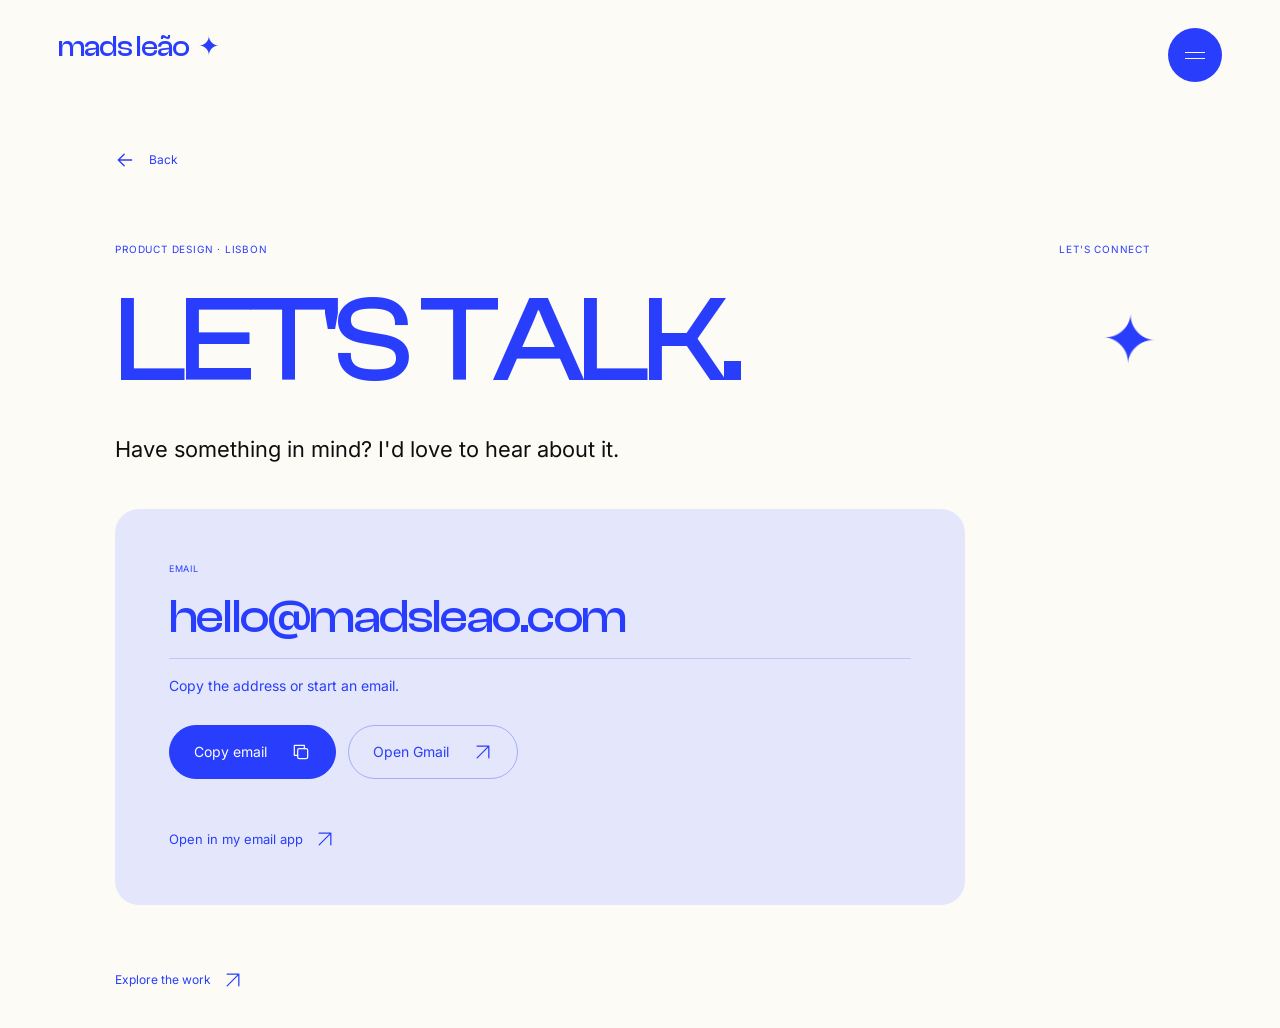
==== contact/index.html @ ed6945d3 "Make contact links open a contact page with email options" ====
<!doctype html>
<html lang="en">
  <head>
    <meta charset="utf-8" />
    <meta name="viewport" content="width=device-width, initial-scale=1" />
    <meta name="theme-color" content="#fcfbf6" />
    <meta name="description" content="Get in touch with Madalena Leão, Product Designer in Lisbon." />
    <meta name="robots" content="index, follow" />
    <link rel="canonical" href="https://madsleao.com/contact/" />
    <title>Contact — Madalena Leão</title>
    <link rel="icon" href="../assets/favicon.svg" />
    <link rel="preload" href="../assets/clash-display-medium.woff2" as="font" type="font/woff2" crossorigin />
    <link rel="preload" href="../assets/inter-regular.woff2" as="font" type="font/woff2" crossorigin />
    <link rel="stylesheet" href="../styles.css?v=client-feedback-1" />
    <link rel="stylesheet" href="../case.css?v=portfolio-2" />
    <link rel="stylesheet" href="./contact.css" />
    <script src="../case.js?v=contact-1" defer></script>
    <script src="./contact.js" defer></script>
  </head>
  <body class="case-page contact-page">
    <a class="skip-link" href="#main">Skip to content</a>
    <header class="header">
      <a class="wordmark" href="../#top" aria-label="Madalena Leão, home">mads leão<span aria-hidden="true">✦</span></a>
      <button class="menu-toggle" aria-label="Open navigation" aria-controls="navigation" aria-expanded="false" aria-haspopup="dialog" hidden><span></span><span></span></button>
    </header>
    <main id="main">
      <section class="case-hero case-wrap" id="top" aria-labelledby="case-title">
        <a class="back-link" href="../#top"><svg class="icon-arrow" viewBox="0 0 24 24" aria-hidden="true" focusable="false"><path d="M20 12H4m7-7-7 7 7 7" /></svg>Back</a>
        <div class="case-eyebrow"><span>PRODUCT DESIGN · LISBON</span><span>LET'S CONNECT</span></div>
        <h1 class="case-title" id="case-title"><span>LET'S TALK.</span><span class="case-star" aria-hidden="true">✦</span></h1>
        <p class="contact-intro">Have something in mind? I'd love to hear about it.</p>
      </section>
      <section class="contact-options case-wrap" id="contact" aria-label="Contact Madalena">
        <div class="contact-card">
          <label for="contact-email" class="small-label">EMAIL</label>
          <input id="contact-email" type="text" value="hello@madsleao.com" readonly spellcheck="false" autocapitalize="off" />
          <p>Copy the address or start an email.</p>
          <div class="email-options">
            <button class="email-option contact-copy" type="button" hidden>Copy email<svg viewBox="0 0 24 24" aria-hidden="true" focusable="false"><rect x="8" y="8" width="12" height="12" rx="2" /><path d="M16 8V4H4v12h4" /></svg></button>
            <a class="email-option contact-gmail" href="https://mail.google.com/mail/?view=cm&amp;fs=1&amp;to=hello%40madsleao.com" target="_blank" rel="noopener noreferrer">Open Gmail<svg class="icon-arrow" viewBox="0 0 24 24" aria-hidden="true" focusable="false"><path d="M5 19 19 5M5 5h14v14" /></svg></a>
          </div>
          <p class="contact-status" role="status" aria-live="polite"></p>
          <a class="contact-app" href="mailto:hello@madsleao.com">Open in my email app<svg class="icon-arrow" viewBox="0 0 24 24" aria-hidden="true" focusable="false"><path d="M5 19 19 5M5 5h14v14" /></svg></a>
        </div>
      </section>
      <span class="reading-progress" aria-hidden="true"></span>
      <footer class="contact-page-footer case-wrap">
        <a href="../projects/">Explore the work<svg class="icon-arrow" viewBox="0 0 24 24" aria-hidden="true" focusable="false"><path d="M5 19 19 5M5 5h14v14" /></svg></a>
        <button class="motion-toggle" aria-pressed="false"><span aria-hidden="true">Ⅱ</span><span class="motion-label">Pause motion</span></button>
      </footer>
    </main>
    <dialog id="navigation" aria-labelledby="menu-title">
      <div class="menu-backdrop"></div>
      <button class="menu-close" aria-label="Close navigation" autofocus>×</button>
      <div class="menu-panel"><div class="menu-content">
        <p class="menu-kicker" id="menu-title">NAVIGATION</p>
        <nav aria-label="Expanded navigation">
          <a href="../#top">Home<span>01</span></a><a href="../projects/">Work<span>02</span></a><a href="../#about">About<span>03</span></a><a href="#contact">Contact<span>04</span></a>
        </nav>
        <div class="menu-bottom"><span>LESS CHAOS · MORE CLARITY</span><a href="../contact/">Say hello<svg class="icon-arrow" viewBox="0 0 24 24" aria-hidden="true" focusable="false"><path d="M5 19 19 5M5 5h14v14" /></svg></a></div>
      </div></div>
    </dialog>
    <dialog class="image-view" id="image-view" aria-labelledby="image-view-title">
      <div class="image-view-toolbar"><h2 id="image-view-title">Interface detail</h2><button class="image-size" aria-pressed="false">Actual size</button></div>
      <button class="menu-close image-view-close" aria-label="Close image" autofocus>×</button>
      <div class="image-view-scroll"><img alt="" /></div>
    </dialog>
  </body>
</html>
---- styles.css ----
@font-face {
  font-family: Clash;
  src: url("./assets/clash-display-medium.woff2") format("woff2");
  font-weight: 500;
  font-display: swap;
}
@font-face {
  font-family: Clash;
  src: url("./assets/clash-display-semibold.woff2") format("woff2");
  font-weight: 600;
  font-display: swap;
}
@font-face {
  font-family: Inter;
  src: url("./assets/inter-regular.woff2") format("woff2");
  font-weight: 400;
  font-display: swap;
}
:root {
  --blue: #293efd;
  --light: #e4e7fb;
  --cream: #fcfbf6;
  --ink: #0e0e0e;
  --line: rgba(14, 14, 14, 0.18);
  --ease: cubic-bezier(0.22, 1, 0.36, 1);
  color-scheme: light;
}
* {
  box-sizing: border-box;
}
html {
  scrollbar-gutter: stable;
  scroll-behavior: smooth;
  scroll-padding-top: 100px;
}
body {
  margin: 0;
  background: var(--cream);
  color: var(--ink);
  font:
    400 16px/1.55 Inter,
    Arial,
    sans-serif;
}
body.menu-is-open {
  overflow: hidden;
  position: fixed;
  top: var(--menu-scroll-top, 0px);
  left: 0;
  right: 0;
}
a {
  color: inherit;
  text-decoration: none;
}
button {
  font: inherit;
  color: inherit;
  cursor: pointer;
}
button,
a {
  -webkit-tap-highlight-color: transparent;
}
button[hidden] {
  display: none;
}
button {
  border: 0;
}
img {
  max-width: 100%;
  display: block;
}
h1,
h2,
h3,
p {
  margin: 0;
}
h1,
h2,
h3 {
  font-family: Clash, Arial, sans-serif;
  font-weight: 500;
  line-height: 0.99;
}
::selection {
  background: var(--blue);
  color: var(--cream);
}
:focus-visible {
  outline: 2px solid var(--blue);
  outline-offset: 7px;
}
.skip-link {
  position: fixed;
  top: 12px;
  left: 12px;
  z-index: 100;
  background: var(--blue);
  color: var(--cream);
  padding: 12px 20px;
  transform: translateY(-150%);
}
.skip-link:focus {
  transform: none;
}
.header {
  position: absolute;
  z-index: 20;
  inset: 0 0 auto;
  display: flex;
  align-items: center;
  justify-content: space-between;
  padding: 32px 4.5vw;
  gap: 20px;
}
.wordmark {
  display: flex;
  align-items: center;
  gap: 9px;
  color: var(--blue);
  font:
    500 29px/1 Clash,
    sans-serif;
  letter-spacing: -1px;
}
.wordmark span {
  font-size: 26px;
  transition: transform 0.8s var(--ease);
}
.wordmark:hover span {
  transform: rotate(90deg);
}
.menu-toggle {
  position: fixed;
  z-index: 25;
  top: 28px;
  right: 4.5vw;
  width: 54px;
  height: 54px;
  border-radius: 50%;
  display: grid;
  align-content: center;
  gap: 5px;
  background: var(--blue);
  box-shadow: 0 0 0 6px var(--cream);
}
.menu-toggle span {
  display: block;
  width: 20px;
  height: 1px;
  background: var(--cream);
  margin: auto;
}
.icon-arrow {
  display: inline-block;
  width: 1em;
  height: 1em;
  flex-shrink: 0;
  vertical-align: middle;
  fill: none;
  stroke: currentColor;
  stroke-width: 1.65;
  stroke-linecap: round;
  stroke-linejoin: round;
}
.section-wrap {
  padding-left: 9vw;
  padding-right: 9vw;
}
.hero {
  position: relative;
  isolation: isolate;
  padding: 176px 9vw 48px;
  overflow: hidden;
  min-height: 800px;
  min-height: max(800px, 95svh);
  display: flex;
  flex-direction: column;
  justify-content: center;
}
.hero-art {
  position: absolute;
  inset: 0;
  z-index: -1;
  pointer-events: none;
  overflow: hidden;
}
.ambient {
  position: absolute;
  width: 65vw;
  height: 65vw;
  border-radius: 50%;
  background: radial-gradient(
    ellipse at center,
    rgba(173, 184, 250, 0.55),
    rgba(228, 231, 251, 0.18) 50%,
    transparent 70%
  );
  will-change: transform;
}
.ambient-one {
  right: -19vw;
  top: -21vw;
}
.ambient-two {
  width: 60vw;
  height: 60vw;
  left: -26vw;
  bottom: -30vw;
  background: radial-gradient(
    ellipse at center,
    rgba(221, 200, 241, 0.6),
    rgba(250, 220, 214, 0.25) 43%,
    transparent 70%
  );
}
.orbit {
  position: absolute;
  right: -7vw;
  top: 24%;
  width: 53vw;
  height: 24vw;
  border: 1px solid rgba(41, 62, 253, 0.17);
  border-radius: 50%;
  transform: rotate(-35deg);
}
.orbit-two {
  right: -3vw;
  top: 29%;
  transform: rotate(32deg);
  width: 43vw;
  height: 20vw;
}
.hero-star {
  position: absolute;
  color: var(--blue);
  font-size: clamp(80px, 11vw, 190px);
  line-height: 1;
  right: 5vw;
  top: 21%;
  opacity: 0.9;
  will-change: transform;
}
.star-two {
  font-size: 40px;
  right: 29vw;
  top: 78%;
  color: var(--blue);
}
.art-caption {
  position: absolute;
  right: 6vw;
  top: 65%;
  color: var(--blue);
  font-size: 9px;
  letter-spacing: 0.13em;
  line-height: 1.7;
  writing-mode: vertical-rl;
}
.hero-topline {
  display: flex;
  justify-content: space-between;
  max-width: 1080px;
  color: var(--blue);
  font-size: 10px;
  letter-spacing: 0.12em;
  margin-bottom: 35px;
}
.hero-topline span:last-child {
  background: var(--light);
  padding: 4px 10px;
  border-radius: 30px;
  margin-top: -4px;
}
.hero h1 {
  font-size: clamp(46px, 6.1vw, 110px);
  letter-spacing: -0.035em;
  width: 100%;
  position: relative;
}
.line-mask {
  display: block;
  overflow: hidden;
  padding-bottom: 0.09em;
  margin-bottom: -0.09em;
}
.hero-line {
  display: block;
  width: max-content;
  max-width: 100%;
}
.highlight {
  color: var(--blue);
  position: relative;
}
.hero-bottom {
  display: flex;
  align-items: center;
  justify-content: space-between;
  gap: 24px;
  margin-top: 58px;
}
.hero-bottom p {
  font:
    500 19px/1.2 Clash,
    sans-serif;
}
.hero-bottom p span {
  color: var(--blue);
}
.scroll-note {
  font-size: 9px;
  letter-spacing: 0.11em;
  display: flex;
  gap: 15px;
  align-items: center;
}
.scroll-note span {
  font-size: 22px;
}
.pill {
  display: inline-block;
  position: relative;
  min-height: 58px;
  border-radius: 50px;
}
.magnet-surface {
  display: flex;
  align-items: center;
  justify-content: center;
  width: 100%;
  height: 100%;
  position: relative;
  isolation: isolate;
  border-radius: inherit;
  overflow: hidden;
  background: var(--light);
  transition: color 0.45s;
  will-change: transform;
}
.magnet-surface::before {
  content: "";
  position: absolute;
  z-index: -1;
  inset: 0;
  background: var(--blue);
  border-radius: 50%;
  transform: translateY(160%) scale(1.5);
  transition: transform 0.65s cubic-bezier(0.65, 0, 0.35, 1);
}
.magnetic:hover .magnet-surface::before {
  transform: translateY(0) scale(1.5);
}
.magnetic:hover .magnet-surface {
  color: var(--cream);
}
.magnet-label {
  display: flex;
  align-items: center;
  justify-content: center;
  gap: 38px;
  padding: 17px 25px;
  font-size: 13px;
  will-change: transform;
}
.magnet-label > span {
  font-size: 22px;
  line-height: 1;
}
.circle {
  display: inline-block;
  position: relative;
  width: 154px;
  height: 154px;
  border-radius: 50%;
  flex-shrink: 0;
}
.circle .magnet-surface {
  background: var(--blue);
  color: var(--cream);
}
.circle .magnet-surface::before {
  background: var(--ink);
}
.circle .magnet-label {
  flex-direction: column;
  gap: 18px;
  font-size: 13px;
}
.circle .magnet-label > span {
  font-size: 26px;
}
.name-band {
  border-top: 1px solid var(--line);
  border-bottom: 1px solid var(--line);
  overflow: hidden;
  padding: 16px 0 20px;
  background: var(--cream);
}
.name-track {
  display: flex;
  width: max-content;
  will-change: transform;
}
.name-track > span {
  white-space: nowrap;
  font:
    500 clamp(65px, 10.5vw, 190px) / 1 Clash,
    sans-serif;
  letter-spacing: -0.045em;
  color: var(--blue);
  padding-right: 0.23em;
}
.name-track i {
  font-style: normal;
  font-size: 0.75em;
  display: inline-block;
  vertical-align: 8%;
}
.section-kicker {
  font-size: 10px;
  letter-spacing: 0.09em;
  display: flex;
  align-items: center;
  justify-content: space-between;
  gap: 20px;
  color: var(--blue);
}
.section-kicker > span:last-child:not(:first-child) {
  letter-spacing: 0.06em;
}
.intro {
  padding-top: 106px;
  padding-bottom: 130px;
}
.intro-grid {
  display: grid;
  grid-template-columns: 1.7fr 1fr;
  gap: 8vw;
  margin-top: 55px;
}
.intro h2 {
  font-size: clamp(35px, 3.8vw, 64px);
  line-height: 1.12;
  letter-spacing: -0.025em;
}
.intro h2 span {
  color: var(--blue);
}
.intro-aside {
  max-width: 325px;
}
.intro-aside p {
  font-size: 14px;
  line-height: 1.7;
}
.current-role {
  margin-top: 26px;
  display: flex;
  align-items: center;
  gap: 8px;
  flex-wrap: wrap;
  font-size: 11px !important;
}
.current-role strong {
  font:
    600 14px Clash,
    sans-serif;
}
.status-dot {
  height: 6px;
  width: 6px;
  background: var(--blue);
  border-radius: 50%;
  display: inline-block;
}
.intro-aside .circle {
  margin-top: 35px;
}
.work {
  padding-top: 36px;
  padding-bottom: 130px;
}
.section-heading {
  display: flex;
  align-items: flex-end;
  justify-content: space-between;
  gap: 40px;
  margin: 45px 0 56px;
}
.section-heading h2 {
  font-size: clamp(44px, 5.9vw, 100px);
  letter-spacing: -0.035em;
}
.section-heading h2 span {
  color: var(--blue);
}
.section-heading > p {
  font-size: 13px;
  line-height: 1.7;
  padding-bottom: 5px;
}
.project {
  display: grid;
  grid-template-columns: 34px minmax(0, 1fr) 164px 38px 25px;
  gap: 26px;
  align-items: center;
  padding: 38px 4px;
  border-top: 1px solid var(--line);
  position: relative;
}
.project:last-child {
  border-bottom: 1px solid var(--line);
}
.project-number,
.project-year {
  font-size: 10px;
  align-self: start;
  padding-top: 8px;
  color: var(--blue);
}
.project-copy {
  transition:
    transform 0.65s var(--ease),
    color 0.35s;
  max-width: 610px;
}
.project h3 {
  font-size: clamp(29px, 3.3vw, 54px);
  letter-spacing: -0.025em;
  line-height: 1.05;
}
.subname {
  font-size: 0.72em;
}
.project-copy p {
  font-size: 12px;
  line-height: 1.6;
  margin-top: 12px;
  max-width: 440px;
}
.project-meta {
  display: block;
  color: var(--blue);
  font-size: 9px;
  letter-spacing: 0.015em;
  margin-top: 18px;
}
.project-thumb {
  aspect-ratio: 1.35;
  display: flex;
  align-items: center;
  justify-content: center;
  padding: 15px;
  overflow: hidden;
  border-radius: 2px;
  transition: transform 0.65s var(--ease);
}
.project-thumb img {
  width: 100%;
  height: 100%;
  object-fit: contain;
  box-shadow: 0 6px 16px #0002;
  border-radius: 3px;
  background: var(--cream);
}
.cover-blue {
  background: linear-gradient(135deg, #899deb, #adbffd);
}
.cover-orange {
  background: linear-gradient(135deg, #f6bf9a, #f0a371);
}
.cover-teal {
  background: linear-gradient(135deg, #8ac4c3, #bfdad5);
}
.cover-green {
  background: linear-gradient(135deg, #d3da88, #b0c568);
}
.project-arrow {
  font-size: 26px;
  color: var(--blue);
  transition: transform 0.6s var(--ease);
}
.project:hover .project-copy,
.project:focus-visible .project-copy {
  transform: translateX(8px);
  color: var(--blue);
}
.project:hover .project-arrow {
  transform: rotate(45deg);
}
.work-footnote {
  font-size: 10px;
  color: #575767;
  margin-top: 22px;
}
.work-footnote span {
  color: var(--blue);
  margin-right: 6px;
}
.project-preview {
  position: fixed;
  left: 0;
  top: 0;
  width: 360px;
  height: 270px;
  z-index: 30;
  pointer-events: none;
  visibility: hidden;
  will-change: transform;
  transition: visibility 0s 0.5s;
}
.preview-surface {
  height: 100%;
  width: 100%;
  overflow: hidden;
  transform: scale(0.6);
  opacity: 0;
  border-radius: 4px;
  box-shadow: 0 20px 70px #1112;
  transition:
    transform 0.55s var(--ease),
    opacity 0.3s;
  will-change: transform;
}
.project-preview.is-active {
  visibility: visible;
  transition-delay: 0s;
}
.is-active .preview-surface {
  transform: scale(1);
  opacity: 1;
}
.preview-track {
  height: 400%;
  transition: transform 0.6s cubic-bezier(0.65, 0, 0.35, 1);
}
.preview-panel {
  width: 100%;
  height: 25%;
  display: flex;
  align-items: center;
  justify-content: center;
  padding: 35px;
}
.preview-panel img {
  width: 100%;
  height: 100%;
  object-fit: contain;
  box-shadow: 0 10px 30px #0002;
  border-radius: 4px;
}
.project-thumb.cover-green img,
.preview-panel.cover-green img {
  background: transparent;
  box-shadow: none;
  border-radius: 0;
}
.preview-cursor {
  position: fixed;
  top: 0;
  left: 0;
  z-index: 31;
  width: 90px;
  height: 90px;
  pointer-events: none;
  visibility: hidden;
  will-change: transform;
  transition: visibility 0s 0.5s;
}
.preview-cursor span {
  display: flex;
  align-items: center;
  justify-content: center;
  flex-direction: column;
  width: 100%;
  height: 100%;
  border-radius: 50%;
  background: var(--blue);
  color: var(--cream);
  font-size: 10px;
  transform: scale(0);
  transition: transform 0.5s var(--ease);
}
.preview-cursor b {
  font-weight: 400;
  font-size: 19px;
}
.preview-cursor.is-active {
  visibility: visible;
  transition-delay: 0s;
}
.preview-cursor.is-active span {
  transform: scale(1);
}
.about {
  padding-top: 50px;
  padding-bottom: 170px;
}
.about-grid {
  display: grid;
  grid-template-columns: 1.05fr 1fr;
  gap: 9vw;
  align-items: start;
  margin-top: 55px;
}
.about h2 {
  font-size: clamp(37px, 3.55vw, 65px);
  letter-spacing: -0.035em;
  line-height: 1.04;
  margin-bottom: 35px;
}
.about h2 span {
  color: var(--blue);
}
.about-copy > p {
  max-width: 490px;
  font-size: 13px;
  line-height: 1.8;
  margin-top: 20px;
}
.poster {
  aspect-ratio: 4/5;
  position: relative;
  overflow: hidden;
  isolation: isolate;
  padding: 40px 30px 24px;
  color: var(--blue);
  background: var(--light);
  border-radius: 2px;
  display: flex;
  flex-direction: column;
  justify-content: center;
  will-change: transform;
}
.poster-art {
  position: absolute;
  inset: -10%;
  z-index: -1;
  background: url("./assets/about-gradient.svg") center/cover no-repeat;
  will-change: transform;
}
.poster-type {
  font:
    600 clamp(35px, 3.8vw, 70px) / 0.97 Clash,
    sans-serif;
  letter-spacing: -0.03em;
  position: relative;
}
.poster-type > span {
  display: block;
  margin-top: 20px;
}
.poster-star {
  position: absolute;
  font-size: 65px;
  right: 25px;
  top: 18px;
  line-height: 1;
}
.poster-footer {
  position: absolute;
  bottom: 22px;
  left: 26px;
  right: 26px;
  display: flex;
  gap: 15px;
  justify-content: space-between;
  font-size: 8px;
  letter-spacing: 0.04em;
}
.contact {
  position: relative;
  background: var(--blue);
  color: var(--cream);
  overflow: hidden;
  isolation: isolate;
  padding-top: 150px;
}
.footer-curve {
  position: absolute;
  z-index: 2;
  top: 0;
  left: -10%;
  width: 120%;
  height: 125px;
  pointer-events: none;
  overflow: visible;
  transform-origin: top;
  will-change: transform;
}
.footer-curve > div {
  background: var(--cream);
  width: 100%;
  height: 250px;
  border-radius: 0 0 50% 50%;
  position: absolute;
  bottom: 0;
}
.contact-content {
  padding-top: 30px;
  padding-bottom: 30px;
  position: relative;
}
.contact .section-kicker {
  color: var(--light);
}
.footer-arrow {
  font-size: 36px;
  transform: rotate(-15deg);
  will-change: transform;
}
.contact h2 {
  font-size: clamp(58px, 8.6vw, 160px);
  letter-spacing: -0.035em;
  line-height: 0.95;
  margin-top: 50px;
  max-width: 900px;
}
.contact h2 > span {
  color: #c0c8ff;
}
.contact-action {
  display: flex;
  align-items: center;
  justify-content: flex-end;
  gap: 55px;
  position: absolute;
  right: 9vw;
  top: 44%;
  transform: translateY(-10%);
}
.contact-action > p {
  font-size: 14px;
  line-height: 1.55;
}
.contact-circle {
  width: 180px;
  height: 180px;
}
.contact-circle .magnet-surface {
  background: var(--light);
  color: var(--blue);
}
.contact-circle .magnet-surface::before {
  background: var(--cream);
}
.contact-circle:hover .magnet-surface {
  color: var(--blue);
}
.contact-links {
  display: flex;
  gap: 14px;
  margin: 65px 0 95px;
  flex-wrap: wrap;
}
.contact .pill .magnet-surface {
  background: transparent;
  color: var(--cream);
  border: 1px solid #ffffff66;
}
.contact .pill .magnet-surface::before {
  background: var(--cream);
}
.contact .pill:hover .magnet-surface {
  color: var(--blue);
}
.footer-bottom {
  display: flex;
  align-items: center;
  justify-content: space-between;
  gap: 20px;
  border-top: 1px solid #ffffff55;
  padding-top: 24px;
  font-size: 9px;
  letter-spacing: 0.05em;
}
.footer-bottom > a {
  font-family: Clash, sans-serif;
  font-size: 17px;
  letter-spacing: -0.02em;
}
.footer-bottom > a > span {
  margin-left: 8px;
}
.motion-toggle {
  padding: 8px 0;
  background: transparent;
  color: var(--cream);
  display: flex;
  gap: 8px;
  font-size: 10px;
  align-items: center;
}
.contact :focus-visible {
  outline-color: var(--cream);
}
dialog {
  position: fixed;
  inset: 0;
  margin: 0;
  width: 100%;
  height: 100%;
  max-width: none;
  max-height: none;
  padding: 0;
  border: 0;
  background: transparent;
  overflow: hidden;
  overflow: clip;
  height: 100dvh;
  overscroll-behavior: contain;
  color: var(--cream);
}
dialog::backdrop {
  background: #0e0e0e22;
}
dialog .menu-backdrop {
  position: absolute;
  inset: 0;
  opacity: 0;
  background: #0e0e0e33;
  transition: opacity 0.7s;
}
dialog.is-open .menu-backdrop {
  opacity: 1;
}
.menu-panel {
  position: absolute;
  top: 0;
  right: 0;
  width: min(520px, 90%);
  height: 100%;
  background: var(--blue);
  transform: translateX(130%);
  transition: transform 0.65s cubic-bezier(0.7, 0, 0.2, 1);
  isolation: isolate;
}
.menu-content {
  height: 100%;
  padding: 100px 60px max(45px, env(safe-area-inset-bottom));
  display: flex;
  flex-direction: column;
  overflow-y: auto;
  overscroll-behavior: contain;
}
.menu-panel::before {
  content: "";
  position: absolute;
  z-index: -1;
  right: calc(100% - 2px);
  top: 0;
  width: min(14vw, 140px);
  height: 100%;
  border-radius: 100% 0 0 100% / 50% 0 0 50%;
  background: var(--blue);
  transform: scaleX(1);
  transform-origin: right;
  transition: transform 0.7s cubic-bezier(0.7, 0, 0.2, 1);
}
dialog.is-open .menu-panel {
  transform: translateX(0);
}
dialog.is-open .menu-panel::before {
  transform: scaleX(0);
}
.menu-close {
  position: fixed;
  z-index: 5;
  right: 4.5vw;
  top: 28px;
  width: 54px;
  height: 54px;
  background: var(--light);
  color: var(--blue);
  border-radius: 50%;
  font-size: 32px;
}
.menu-kicker {
  font-size: 10px;
  letter-spacing: 0.12em;
  color: #c0c8ff;
  padding-bottom: 25px;
  border-bottom: 1px solid #ffffff44;
}
.menu-panel nav {
  display: flex;
  flex-direction: column;
  padding: 28px 0;
  gap: 12px;
  flex-shrink: 0;
}
.menu-panel nav a {
  font:
    500 57px/1.2 Clash,
    sans-serif;
  letter-spacing: -0.03em;
  display: flex;
  align-items: center;
  justify-content: space-between;
  transform: translateX(min(30px, 9vw));
  opacity: 0;
  transition:
    transform 0.8s var(--ease),
    opacity 0.6s;
}
.menu-panel nav a:nth-child(2) {
  transition-delay: 0.04s;
}
.menu-panel nav a:nth-child(3) {
  transition-delay: 0.08s;
}
.menu-panel nav a:nth-child(4) {
  transition-delay: 0.12s;
}
dialog.is-open nav a {
  transform: none;
  opacity: 1;
}
.menu-panel nav a span {
  font:
    400 10px Inter,
    sans-serif;
  color: #c0c8ff;
}
.menu-bottom {
  margin-top: auto;
  padding-top: 30px;
  flex-shrink: 0;
  display: flex;
  flex-direction: column;
  gap: 24px;
  font-size: 10px;
  letter-spacing: 0.05em;
  color: #c0c8ff;
}
.menu-bottom a {
  color: var(--cream);
  font-size: 14px;
  display: flex;
  align-items: center;
  gap: 8px;
}
dialog :focus-visible {
  outline-color: var(--cream);
}
.motion-ready .hero-line {
  animation: line-in 1.1s var(--ease) both;
}
.motion-ready .line-mask:nth-child(2) .hero-line {
  animation-delay: 0.1s;
}
.motion-ready .line-mask:nth-child(3) .hero-line {
  animation-delay: 0.2s;
}
.motion-ready .line-mask:nth-child(4) .hero-line {
  animation-delay: 0.3s;
}
.motion-ready [data-reveal].will-reveal {
  opacity: 0;
  transform: translateY(28px);
  transition:
    opacity 0.85s var(--ease),
    transform 1.1s var(--ease);
}
.motion-ready [data-reveal].is-visible {
  opacity: 1;
  transform: translateY(0);
}
@keyframes line-in {
  from {
    transform: translateY(110%) rotate(1deg);
  }
  to {
    transform: translateY(0) rotate(0);
  }
}
.motion-off *,
.motion-off *::before {
  animation: none !important;
  transition-duration: 0s !important;
}
.motion-off [data-reveal] {
  opacity: 1 !important;
  transform: none !important;
}
.motion-off .hero-line {
  transform: none !important;
}
.motion-off {
  scroll-behavior: auto;
}
.motion-off .project-preview,
.motion-off .preview-cursor {
  display: none;
}
@media (min-width: 1800px) {
  .section-wrap,
  .hero {
    padding-left: max(9vw, calc((100vw - 1500px) / 2));
    padding-right: max(9vw, calc((100vw - 1500px) / 2));
  }
  .contact-action {
    right: max(9vw, calc((100vw - 1500px) / 2));
  }
}
@media (max-width: 1100px) {
  .art-caption {
    display: none;
  }
  .hero {
    padding-top: 155px;
    min-height: 760px;
  }
  .hero h1 {
    font-size: 6.2vw;
  }
  .hero-topline {
    font-size: 9px;
  }
  .section-wrap {
    padding-left: 7vw;
    padding-right: 7vw;
  }
  .project {
    grid-template-columns: 25px minmax(0, 1fr) 140px 30px 20px;
    gap: 18px;
  }
  .project h3 {
    font-size: 34px;
  }
  .project-copy p {
    max-width: 360px;
  }
  .contact-action {
    right: 7vw;
    gap: 25px;
    top: 49%;
  }
  .contact-action > p {
    display: none;
  }
  .contact-circle {
    height: 150px;
    width: 150px;
  }
  .poster {
    padding: 35px 24px;
  }
  .poster-star {
    font-size: 50px;
  }
  .poster-type {
    font-size: 4.4vw;
  }
  .contact h2 {
    font-size: 9.5vw;
  }
}
@media (max-width: 760px) {
  html {
    scroll-padding-top: 80px;
  }
  .header {
    padding: 26px 6vw;
  }
  .wordmark {
    font-size: 25px;
  }
  .menu-toggle {
    right: 6vw;
    top: 20px;
    width: 48px;
    height: 48px;
  }
  .hero {
    padding: 155px 6vw 42px;
    min-height: 690px;
    min-height: 90svh;
    justify-content: center;
  }
  .hero h1 {
    font-size: clamp(26px, 8.3vw, 58px);
    letter-spacing: -0.035em;
  }
  .hero-topline {
    display: block;
    margin-bottom: 33px;
    font-size: 9px;
  }
  .hero-topline span:last-child {
    display: none;
  }
  .hero-bottom {
    margin-top: 52px;
    gap: 25px;
    flex-wrap: wrap;
  }
  .hero-bottom p {
    font-size: 17px;
  }
  .hero-bottom .pill {
    min-height: 52px;
  }
  .hero-bottom .magnet-label {
    padding: 15px 20px;
    gap: 25px;
    font-size: 11px;
  }
  .scroll-note {
    width: 100%;
    justify-content: space-between;
    margin-top: 26px;
    font-size: 8px;
  }
  .hero-star {
    top: 14%;
    right: 10vw;
    font-size: 100px;
  }
  .star-two {
    top: 80%;
    right: 50vw;
    font-size: 24px;
  }
  .art-caption {
    display: none;
  }
  .orbit-one {
    width: 100vw;
    height: 50vw;
    top: 27%;
    right: -35vw;
  }
  .orbit-two {
    width: 80vw;
    height: 40vw;
    top: 35%;
    right: -25vw;
  }
  .ambient-one {
    width: 120vw;
    height: 120vw;
    top: 0;
    right: -55vw;
  }
  .ambient-two {
    width: 120vw;
    height: 120vw;
    bottom: -30vw;
    left: -60vw;
  }
  .name-band {
    padding: 20px 0;
  }
  .name-track > span {
    font-size: 16vw;
  }
  .section-wrap {
    padding-left: 6vw;
    padding-right: 6vw;
  }
  .intro {
    padding-top: 70px;
    padding-bottom: 85px;
  }
  .section-kicker {
    font-size: 8px;
  }
  .intro-grid {
    grid-template-columns: 1fr;
    gap: 30px;
    margin-top: 35px;
  }
  .intro h2 {
    font-size: 38px;
    max-width: 620px;
  }
  .intro-aside {
    max-width: none;
    display: grid;
    grid-template-columns: 1fr 120px;
    gap: 0 25px;
    align-items: center;
  }
  .intro-aside > p {
    font-size: 13px;
  }
  .intro-aside .current-role {
    grid-column: 1;
  }
  .intro-aside .circle {
    grid-column: 2;
    grid-row: 1/3;
    width: 120px;
    height: 120px;
    margin-top: 0;
  }
  .circle .magnet-label {
    font-size: 11px;
    padding: 10px;
    gap: 10px;
  }
  .section-heading {
    display: block;
    margin-top: 35px;
    margin-bottom: 36px;
  }
  .section-heading h2 {
    font-size: 49px;
  }
  .section-heading > p {
    margin-top: 25px;
    font-size: 12px;
  }
  .work {
    padding-top: 10px;
    padding-bottom: 65px;
  }
  .project {
    grid-template-columns: 22px 1fr 25px;
    gap: 15px;
    padding: 26px 0 30px;
  }
  .project-copy {
    grid-column: 2;
  }
  .project h3 {
    font-size: 31px;
  }
  .project-copy p {
    font-size: 12px;
    max-width: 100%;
    margin-top: 10px;
  }
  .project-meta {
    font-size: 9px;
    margin-top: 13px;
  }
  .project-thumb {
    grid-column: 1/4;
    grid-row: 2;
    width: 100%;
    aspect-ratio: 1.55;
    padding: 28px;
    margin-top: 10px;
    border-radius: 3px;
  }
  .project-thumb img {
    max-height: 100%;
    max-width: 100%;
    width: auto;
    height: auto;
    object-fit: contain;
  }
  .project-year {
    grid-column: 2;
    grid-row: 3;
    padding: 0;
    font-size: 9px;
  }
  .project-arrow {
    grid-column: 3;
    grid-row: 1;
    align-self: start;
    line-height: 1;
  }
  .project-number {
    padding-top: 5px;
  }
  .project:hover .project-copy {
    transform: none;
  }
  .project-preview,
  .preview-cursor {
    display: none;
  }
  .about {
    padding-top: 40px;
    padding-bottom: 95px;
  }
  .about-grid {
    grid-template-columns: 1fr;
    gap: 40px;
    margin-top: 35px;
  }
  .about h2 {
    font-size: 46px;
  }
  .about-copy p {
    max-width: 620px;
    font-size: 13px;
  }
  .poster {
    aspect-ratio: 1;
    max-width: 560px;
    width: 100%;
    padding: 35px;
  }
  .poster-type {
    font-size: clamp(38px, 8vw, 65px);
  }
  .poster-star {
    font-size: 64px;
  }
  .poster-footer {
    font-size: 8px;
  }
  .contact {
    padding-top: 115px;
  }
  .footer-curve {
    height: 80px;
  }
  .footer-curve > div {
    height: 160px;
  }
  .contact-content {
    padding-top: 20px;
  }
  .contact h2 {
    font-size: 11.8vw;
    margin-top: 38px;
  }
  .contact-action {
    position: relative;
    inset: auto;
    transform: none;
    justify-content: space-between;
    margin-top: 35px;
    gap: 20px;
  }
  .contact-action > p {
    display: block;
    font-size: 14px;
  }
  .contact-circle {
    width: 120px;
    height: 120px;
  }
  .contact-links {
    margin: 35px 0 55px;
    gap: 10px;
  }
  .contact-links .pill {
    min-height: 50px;
  }
  .contact-links .magnet-label {
    font-size: 11px;
    padding: 14px 19px;
    gap: 20px;
  }
  .footer-bottom {
    flex-wrap: wrap;
    gap: 14px;
    padding-top: 23px;
  }
  .footer-bottom > a {
    font-size: 17px;
  }
  .footer-bottom > span {
    display: none;
  }
  .motion-toggle {
    font-size: 9px;
  }
  .menu-panel {
    width: 100%;
  }
  .menu-content {
    padding: 100px 9vw 40px;
  }
  .menu-panel nav a {
    font-size: 52px;
  }
  .menu-close {
    right: 6vw;
    top: 20px;
    width: 48px;
    height: 48px;
  }
}
@media (max-width: 380px) {
  .hero {
    min-height: 620px;
    padding-top: 130px;
  }
  .hero-bottom {
    gap: 15px;
  }
  .hero-bottom .magnet-label {
    gap: 12px;
    padding: 15px;
  }
  .hero-bottom p {
    font-size: 15px;
  }
  .intro h2 {
    font-size: 32px;
  }
  .intro-aside {
    display: block;
  }
  .intro-aside .circle {
    margin-top: 24px;
  }
  .section-heading h2 {
    font-size: 42px;
  }
  .project h3 {
    font-size: 26px;
  }
  .about h2 {
    font-size: 39px;
  }
  .poster {
    padding: 25px;
  }
  .poster-type {
    font-size: 35px;
  }
  .poster-footer {
    left: 20px;
    right: 20px;
    font-size: 7px;
  }
}
@media (prefers-reduced-motion: reduce) {
  html {
    scroll-behavior: auto;
  }
  *,
  *::before {
    animation: none !important;
    transition: none !important;
  }
  .hero-line,
  [data-reveal] {
    transform: none !important;
    opacity: 1 !important;
  }
  .project-preview,
  .preview-cursor {
    display: none !important;
  }
}
@media print {
  .header,
  .hero-art,
  .project-preview,
  .preview-cursor,
  .motion-toggle,
  dialog {
    display: none;
  }
  .hero {
    min-height: 0;
    padding: 30px;
  }
  .section-wrap {
    padding: 30px;
  }
  .name-track {
    transform: none !important;
  }
  .contact {
    background: var(--cream);
    color: var(--ink);
  }
  .contact h2 > span {
    color: var(--blue);
  }
  [data-reveal] {
    opacity: 1 !important;
    transform: none !important;
  }
}
---- case.css ----
.case-wrap {
  padding-left: 9vw;
  padding-right: 9vw;
  max-width: 1800px;
  margin-inline: auto;
}
.case-page figure {
  margin: 0;
}
.case-hero {
  padding-top: 150px;
}
.back-link,
.text-link {
  display: inline-flex;
  gap: 14px;
  align-items: center;
  font-size: 12px;
}
.back-link {
  color: var(--blue);
}
.back-link svg {
  font-size: 20px;
  transition: transform 0.5s var(--ease);
}
.back-link:hover svg {
  transform: translateX(-5px);
}
.case-eyebrow {
  display: flex;
  justify-content: space-between;
  gap: 20px;
  margin-top: 65px;
  font-size: 10px;
  letter-spacing: 0.08em;
  color: var(--blue);
}
.case-title {
  color: var(--blue);
  display: flex;
  align-items: center;
  justify-content: space-between;
  gap: 20px;
  font-size: clamp(72px, 14.5vw, 236px);
  letter-spacing: -0.055em;
  line-height: 1;
  margin: 18px 0 34px;
}
.case-title .line-mask {
  overflow: hidden;
}
.case-title .hero-line {
  display: block;
  white-space: nowrap;
}
.case-star {
  font-size: 0.55em;
  line-height: 1;
  display: block;
  flex-shrink: 0;
  will-change: transform;
}
.case-hero-copy {
  display: grid;
  grid-template-columns: 1.05fr 1fr;
  gap: 8vw;
  align-items: start;
}
.case-hero-copy h2 {
  font-size: clamp(30px, 3.5vw, 56px);
  line-height: 1.06;
  letter-spacing: -0.035em;
}
.case-hero-copy h2 span {
  color: var(--blue);
}
.case-hero-copy p {
  font-size: 16px;
  line-height: 1.75;
  max-width: 460px;
}
.text-link {
  margin-top: 22px;
  color: var(--blue);
}
.text-link svg {
  font-size: 22px;
}
.case-visual {
  position: relative;
  padding: 5vw 5vw 24px;
  margin-top: 60px !important;
  overflow: hidden;
  isolation: isolate;
  background:
    radial-gradient(ellipse at 15% 20%, #d0d5fc, transparent 65%),
    radial-gradient(ellipse at 90% 95%, #ede0ee, transparent 65%), var(--light);
  border-radius: 3px;
}
.case-visual-inner {
  box-shadow: 0 28px 45px -24px #16144544;
  transform-origin: center;
  will-change: transform;
  border: 1px solid #9ca5c744;
  border-radius: 4px;
  overflow: hidden;
}
.case-visual img {
  width: 100%;
  height: auto;
}
.case-visual figcaption {
  display: flex;
  justify-content: space-between;
  gap: 20px;
  margin-top: 35px;
  font-size: 9px;
  letter-spacing: 0.09em;
  color: var(--blue);
  position: relative;
}
.image-open {
  position: absolute;
  right: 22px;
  top: 22px;
  width: 44px;
  height: 44px;
  display: grid;
  place-content: center;
  color: var(--blue);
  background: var(--cream);
  border: 1px solid #293efd22;
  border-radius: 50%;
  transition:
    background 0.35s,
    color 0.35s;
}
.image-open svg {
  width: 19px;
  height: 19px;
  stroke: currentColor;
  stroke-width: 1.4;
  stroke-linecap: round;
  stroke-linejoin: round;
  fill: none;
}
.image-open:hover {
  background: var(--blue);
  color: var(--cream);
}
.case-facts {
  display: grid;
  grid-template-columns: repeat(4, 1fr) 1.4fr;
  gap: 25px;
  padding: 35px 0 40px;
  margin: 0;
}
.case-facts dt,
.small-label {
  font-size: 9px;
  letter-spacing: 0.08em;
}
.case-facts dt {
  color: var(--blue);
  margin-bottom: 12px;
}
.case-facts dd {
  margin: 0;
  font-size: 12px;
  line-height: 1.75;
}
.chapter-nav {
  position: sticky;
  top: 0;
  z-index: 15;
  background: var(--cream);
  padding: 22px 9vw;
  display: flex;
  justify-content: space-between;
  align-items: center;
  border-block: 1px solid var(--line);
  gap: 20px;
}
.chapter-nav-label {
  font-size: 9px;
  letter-spacing: 0.05em;
}
.chapter-nav > div {
  display: flex;
  gap: 28px;
}
.chapter-nav a {
  font-size: 11px;
  position: relative;
  transition: color 0.3s;
}
.chapter-nav a span {
  color: #888;
  font-size: 8px;
  margin-right: 7px;
}
.chapter-nav a[aria-current] {
  color: var(--blue);
}
.chapter-nav a[aria-current]::after {
  content: "";
  position: absolute;
  bottom: -23px;
  left: 0;
  right: 0;
  height: 2px;
  background: var(--blue);
}
.reading-progress {
  position: absolute;
  bottom: -1px;
  left: 0;
  height: 2px;
  width: 100%;
  transform: scaleX(0);
  transform-origin: left;
  background: var(--blue);
  opacity: 0.22;
}
.case-chapter {
  padding-block: 120px;
  display: grid;
  grid-template-columns: 0.9fr 1.1fr;
  gap: 60px 8vw;
}
.chapter-heading {
  position: relative;
}
.chapter-number {
  display: block;
  color: var(--blue);
  font:
    500 40px/1 Clash,
    sans-serif;
  letter-spacing: -0.04em;
  margin-bottom: 25px;
}
.chapter-heading > p {
  font-size: 9px;
  letter-spacing: 0.07em;
  color: var(--blue);
  margin-bottom: 25px;
}
.chapter-heading h2 {
  font-size: clamp(32px, 3.8vw, 62px);
  line-height: 1.04;
  letter-spacing: -0.035em;
}
.chapter-heading h2 span {
  color: var(--blue);
}
.chapter-body {
  padding-top: 90px;
}
.prose p,
.research-evidence > p,
.decision-copy > p,
.next-steps p {
  font-size: 15px;
  line-height: 1.85;
  max-width: 620px;
}
.prose p + p {
  margin-top: 20px;
}
.lead,
.prose .lead {
  font-size: 20px;
  line-height: 1.5;
  letter-spacing: -0.02em;
}
.question {
  font:
    500 clamp(22px, 2.1vw, 34px) / 1.2 Clash,
    sans-serif;
  letter-spacing: -0.02em;
  margin: 35px 0 0;
  padding-top: 30px;
  border-top: 1px solid var(--line);
}
.question span {
  color: var(--blue);
}
.wide-figure {
  grid-column: 1/-1;
  position: relative;
}
.interface-stage {
  padding: 45px;
  background: #eeedf3;
  border-radius: 3px;
}
.interface-stage img {
  width: 100%;
  height: auto;
  border-radius: 4px;
}
.wide-figure figcaption {
  display: flex;
  align-items: start;
  justify-content: space-between;
  gap: 20px;
  margin-top: 20px;
}
.wide-figure figcaption > span,
.design-panel figcaption > span {
  font-size: 9px;
  letter-spacing: 0.06em;
  color: var(--blue);
  white-space: nowrap;
}
.wide-figure figcaption p {
  font-size: 11px;
  max-width: 430px;
}
.research-chapter {
  background: var(--light);
  padding-block: 105px;
}
.research-top {
  display: grid;
  grid-template-columns: 0.9fr 1.1fr;
  gap: 8vw;
}
.research-evidence {
  padding-top: 15px;
}
.research-metrics {
  display: grid;
  grid-template-columns: 1fr 1fr;
  gap: 30px;
  border-bottom: 1px solid #293efd33;
  padding-bottom: 30px;
  margin-bottom: 30px;
}
.research-metrics span {
  display: block;
  font:
    500 clamp(76px, 7.5vw, 125px) / 1 Clash,
    sans-serif;
  color: var(--blue);
  letter-spacing: -0.06em;
}
.research-metrics p {
  font-size: 11px;
  line-height: 1.5;
  margin-top: 16px;
}
.research-quote {
  margin: 75px 0 55px;
  font:
    500 clamp(28px, 4vw, 62px) / 1.08 Clash,
    sans-serif;
  letter-spacing: -0.03em;
  max-width: 1130px;
}
.research-quote span {
  color: var(--blue);
}
.research-signals {
  display: grid;
  grid-template-columns: repeat(4, 1fr);
  gap: 25px;
}
.research-signals > div {
  padding-top: 24px;
  border-top: 1px solid #293efd55;
}
.research-signals span {
  color: var(--blue);
  font-size: 9px;
}
.research-signals h3 {
  font-size: 24px;
  line-height: 1.1;
  margin: 18px 0 14px;
  letter-spacing: -0.025em;
}
.research-signals p {
  font-size: 11px;
  line-height: 1.7;
  max-width: 210px;
}
.research-bridge {
  max-width: 700px;
  margin-top: 55px;
  font-size: 14px;
  line-height: 1.7;
}
.research-bridge span {
  color: var(--blue);
}
.design-chapter {
  padding-block: 120px;
}
.design-heading {
  display: grid;
  grid-template-columns: 1fr 1fr;
  gap: 8vw;
  align-items: end;
  margin-bottom: 55px;
}
.design-explorer {
  border-top: 1px solid var(--line);
  padding-top: 24px;
}
.design-explorer.is-enhanced {
  display: grid;
  grid-template-columns: 240px minmax(0, 1fr);
  gap: 30px;
}
.design-tabs {
  align-self: start;
  position: sticky;
  top: 105px;
}
.design-tabs button {
  width: 100%;
  display: flex;
  align-items: center;
  gap: 15px;
  padding: 22px 8px 22px 0;
  background: transparent;
  text-align: left;
  border-bottom: 1px solid var(--line);
  color: #68686f;
  font-size: 13px;
  transition: color 0.3s;
}
.design-tabs button > span:first-child {
  font-size: 9px;
  color: var(--blue);
}
.design-tabs svg {
  margin-left: auto;
  font-size: 20px;
  opacity: 0;
  transform: translate(-4px, 4px);
  transition:
    opacity 0.4s,
    transform 0.5s var(--ease);
}
.design-tabs button[aria-selected="true"] {
  color: var(--blue);
}
.design-tabs button[aria-selected="true"] svg {
  opacity: 1;
  transform: none;
}
.comparison-controls {
  display: flex;
  align-items: center;
  justify-content: space-between;
  gap: 15px;
  margin-bottom: 18px;
}
.comparison-controls > span {
  color: var(--blue);
  font-size: 8px;
  letter-spacing: 0.08em;
}
.comparison-controls > div {
  display: flex;
  border: 1px solid #293efd22;
  border-radius: 30px;
  padding: 4px;
  background: var(--light);
}
.comparison-controls button {
  min-width: 75px;
  min-height: 36px;
  background: transparent;
  border-radius: 24px;
  font-size: 11px;
  transition:
    color 0.3s,
    background 0.3s;
}
.comparison-controls button[aria-pressed="true"] {
  background: var(--blue);
  color: var(--cream);
}
.design-panel {
  margin-bottom: 70px;
}
.is-enhanced .design-panel {
  margin-bottom: 0;
}
.design-panel figure {
  position: relative;
  margin-bottom: 28px;
}
.comparison-stage {
  width: 100%;
  aspect-ratio: 1.43;
  background: #f0f1f5;
  display: flex;
  align-items: center;
  justify-content: center;
  padding: 24px;
  border-radius: 3px;
}
.comparison-stage img {
  width: 100%;
  height: 100%;
  object-fit: contain;
}
.card-stage {
  background: var(--light);
}
.design-panel .image-open {
  top: 14px;
  right: 14px;
  width: 40px;
  height: 40px;
}
.design-panel figcaption {
  display: grid;
  grid-template-columns: 55px 1fr;
  gap: 15px;
  padding-top: 17px;
  min-height: 85px;
}
.design-panel figcaption p {
  font-size: 11px;
  line-height: 1.7;
  max-width: 650px;
}
.decision-copy {
  border-top: 1px solid var(--line);
  padding-top: 25px;
}
.decision-copy > span {
  font-size: 8px;
  letter-spacing: 0.08em;
  color: var(--blue);
}
.decision-copy h3 {
  font-size: 31px;
  letter-spacing: -0.025em;
  margin: 16px 0;
}
.is-enhanced .design-panel.is-entering .comparison-stage {
  animation: interface-in 0.5s var(--ease) both;
}
@keyframes interface-in {
  from {
    opacity: 0.4;
    transform: translateY(5px);
  }
  to {
    opacity: 1;
    transform: none;
  }
}
.outcome-chapter {
  border-top: 1px solid var(--line);
  padding-top: 95px;
  padding-bottom: 130px;
  display: grid;
  grid-template-columns: 0.9fr 1.1fr;
  gap: 8vw;
}
.outcome-body {
  padding-top: 85px;
}
.outcome-list {
  margin-top: 40px;
}
.outcome-list > div {
  display: grid;
  grid-template-columns: 25px 1fr;
  gap: 12px 10px;
  padding: 23px 0;
  border-top: 1px solid var(--line);
}
.outcome-list span {
  font-size: 9px;
  color: var(--blue);
  padding-top: 5px;
}
.outcome-list h3 {
  font-size: 24px;
  line-height: 1.15;
  letter-spacing: -0.02em;
}
.outcome-list p {
  grid-column: 2;
  font-size: 12px;
  line-height: 1.7;
  max-width: 420px;
}
.next-steps {
  margin-top: 40px;
  padding: 28px;
  background: var(--light);
  display: flex;
  align-items: start;
  gap: 15px;
}
.next-steps .status-dot {
  background: var(--blue);
  flex-shrink: 0;
  margin-top: 6px;
}
.next-steps .small-label {
  color: var(--blue);
  font-size: 8px;
}
.next-steps h3 {
  font-size: 24px;
  letter-spacing: -0.02em;
  line-height: 1.2;
  margin: 17px 0 12px;
}
.next-steps p {
  font-size: 12px;
}
.case-end {
  max-width: none;
  padding-block: 75px 30px;
  background: var(--blue);
  color: var(--cream);
}
.case-end .small-label {
  color: #c0c8ff;
}
.return-work {
  display: flex;
  align-items: center;
  justify-content: space-between;
  gap: 25px;
  margin: 40px 0 60px;
}
.return-work h2 {
  font-size: clamp(45px, 8vw, 130px);
  letter-spacing: -0.04em;
  line-height: 0.97;
}
.return-work svg {
  font-size: clamp(50px, 10vw, 160px);
  transition: transform 0.65s var(--ease);
}
.return-work:hover svg {
  transform: translate(6px, -6px);
}
.case-end-bottom {
  display: flex;
  align-items: center;
  justify-content: space-between;
  gap: 20px;
  border-top: 1px solid #ffffff55;
  padding-top: 25px;
}
.case-end-bottom > a {
  display: flex;
  align-items: center;
  gap: 12px;
  font-size: 12px;
}
.case-end :focus-visible {
  outline-color: var(--cream);
}
.image-view {
  background: var(--cream);
  color: var(--ink);
}
.image-view::backdrop {
  background: #0e0e0e99;
}
.image-view-toolbar {
  position: absolute;
  top: 0;
  left: 0;
  width: 100%;
  padding: 35px 140px 25px 4.5vw;
  display: flex;
  gap: 20px;
  align-items: center;
  justify-content: space-between;
  border-bottom: 1px solid var(--line);
  z-index: 1;
  background: var(--cream);
}
.image-view-toolbar h2 {
  font-family: Inter, sans-serif;
  font-size: 12px;
  line-height: 1.4;
}
.image-size {
  background: var(--light);
  color: var(--blue);
  padding: 10px 16px;
  border-radius: 25px;
  font-size: 11px;
  white-space: nowrap;
}
.image-size[aria-pressed="true"] {
  background: var(--blue);
  color: var(--cream);
}
.image-view-scroll {
  position: absolute;
  inset: 100px 0 0;
  overflow: auto;
  overscroll-behavior: contain;
  padding: 35px;
  display: flex;
  align-items: flex-start;
}
.image-view-scroll img {
  width: auto;
  max-width: 100%;
  max-height: calc(100dvh - 170px);
  object-fit: contain;
  margin: auto;
}
.image-view.is-actual-size .image-view-scroll img {
  width: auto;
  min-width: 0;
  flex-shrink: 0;
  max-width: none;
  max-height: none;
  margin: 0;
}
.image-view :focus-visible {
  outline-color: var(--blue);
}
.case-page [hidden] {
  display: none !important;
}
@media (min-width: 1800px) {
  .chapter-nav {
    padding-inline: max(9vw, calc((100vw - 1480px) / 2));
  }
}
@media (max-width: 1100px) {
  .case-wrap {
    padding-inline: 7vw;
  }
  .case-hero {
    padding-top: 145px;
  }
  .chapter-nav {
    padding-inline: 7vw;
    padding-right: 115px;
  }
  .chapter-nav-label {
    display: none;
  }
  .chapter-nav > div {
    width: 100%;
    justify-content: space-between;
    gap: 15px;
  }
  .design-explorer.is-enhanced {
    grid-template-columns: 190px minmax(0, 1fr);
    gap: 25px;
  }
  .design-tabs button {
    font-size: 12px;
    gap: 10px;
  }
  .comparison-controls > span {
    display: none;
  }
  .comparison-controls {
    justify-content: flex-end;
  }
  .case-facts {
    gap: 20px;
  }
  .research-signals h3 {
    font-size: 22px;
  }
  .research-signals {
    gap: 20px;
  }
}
@media (max-width: 760px) {
  .case-wrap {
    padding-inline: 6vw;
  }
  .case-hero {
    padding-top: 125px;
  }
  .back-link {
    font-size: 10px;
    gap: 10px;
  }
  .case-eyebrow {
    font-size: 8px;
    margin-top: 42px;
    gap: 15px;
  }
  .case-eyebrow > span:last-child {
    max-width: 75px;
    text-align: right;
  }
  .case-title {
    font-size: 14.8vw;
    margin: 22px 0 30px;
    gap: 12px;
  }
  .case-star {
    font-size: 0.45em;
  }
  .case-hero-copy {
    grid-template-columns: 1fr;
    gap: 25px;
  }
  .case-hero-copy h2 {
    font-size: 36px;
  }
  .case-hero-copy p {
    font-size: 14px;
    max-width: 540px;
  }
  .text-link {
    font-size: 11px;
    margin-top: 18px;
  }
  .case-visual {
    margin-top: 35px !important;
    padding: 7vw 4vw 20px;
  }
  .case-visual figcaption {
    font-size: 7px;
    margin-top: 25px;
  }
  .case-visual figcaption > span:last-child {
    display: none;
  }
  .case-visual .image-open {
    right: 10px;
    top: 10px;
    width: 35px;
    height: 35px;
  }
  .case-facts {
    grid-template-columns: 1fr 1fr;
    gap: 25px 20px;
    padding: 30px 0 35px;
  }
  .case-facts dt {
    font-size: 8px;
    margin-bottom: 7px;
  }
  .case-facts dd {
    font-size: 11px;
  }
  .case-facts > div:last-child {
    grid-column: 1/-1;
  }
  .case-facts > div:last-child br {
    display: none;
  }
  .chapter-nav {
    padding: 27px calc(6vw + 62px) 27px 6vw;
    gap: 0;
  }
  .chapter-nav a {
    font-size: 9px;
  }
  .chapter-nav a span {
    display: none;
  }
  .chapter-nav > div {
    gap: 12px;
  }
  .chapter-nav a[aria-current]::after {
    bottom: -28px;
  }
  .case-chapter {
    padding-block: 70px;
    grid-template-columns: 1fr;
    gap: 30px;
  }
  .chapter-number {
    font-size: 30px;
    margin-bottom: 18px;
  }
  .chapter-heading > p {
    font-size: 8px;
    margin-bottom: 20px;
  }
  .chapter-heading h2 {
    font-size: 38px;
  }
  .chapter-body {
    padding-top: 0;
  }
  .lead,
  .prose .lead {
    font-size: 18px;
  }
  .prose p,
  .research-evidence > p,
  .decision-copy > p {
    font-size: 14px;
  }
  .question {
    font-size: 24px;
    padding-top: 25px;
  }
  .wide-figure {
    margin-top: 10px !important;
  }
  .interface-stage {
    padding: 20px;
  }
  .wide-figure .image-open {
    top: 10px;
    right: 10px;
    width: 35px;
    height: 35px;
  }
  .wide-figure figcaption {
    flex-direction: column;
    gap: 10px;
    margin-top: 15px;
  }
  .wide-figure figcaption > span {
    font-size: 8px;
  }
  .research-chapter {
    padding-block: 65px;
  }
  .research-top {
    grid-template-columns: 1fr;
    gap: 35px;
  }
  .research-evidence {
    padding-top: 0;
  }
  .research-metrics {
    gap: 25px;
    padding-bottom: 25px;
  }
  .research-metrics span {
    font-size: 86px;
  }
  .research-metrics p {
    font-size: 10px;
    margin-top: 10px;
  }
  .research-quote {
    font-size: 32px;
    margin: 40px 0;
  }
  .research-signals {
    grid-template-columns: 1fr 1fr;
    gap: 30px 20px;
  }
  .research-signals h3 {
    font-size: 23px;
  }
  .research-signals p {
    font-size: 11px;
  }
  .research-bridge {
    font-size: 12px;
    margin-top: 35px;
  }
  .design-chapter {
    padding-block: 70px;
  }
  .design-heading {
    grid-template-columns: 1fr;
    gap: 30px;
    margin-bottom: 35px;
  }
  .design-explorer.is-enhanced {
    grid-template-columns: 1fr;
    gap: 25px;
    padding-top: 5px;
  }
  .design-tabs {
    position: static;
    display: flex;
    gap: 15px;
  }
  .design-tabs button {
    width: 33.333%;
    font-size: 10px;
    padding-block: 18px;
    align-items: start;
    flex-direction: column;
    gap: 8px;
  }
  .design-tabs svg {
    display: none;
  }
  .design-tabs button[aria-selected="true"] {
    border-bottom-color: var(--blue);
  }
  .comparison-controls {
    margin-bottom: 14px;
    justify-content: space-between;
  }
  .comparison-controls > span {
    display: inline;
    font-size: 7px;
  }
  .comparison-controls button {
    min-width: 65px;
    min-height: 36px;
    font-size: 10px;
  }
  .comparison-stage {
    aspect-ratio: 1.25;
    padding: 14px;
  }
  .design-panel .image-open {
    top: 10px;
    right: 10px;
    width: 35px;
    height: 35px;
  }
  .design-panel figcaption {
    grid-template-columns: 1fr;
    gap: 8px;
    padding-top: 16px;
  }
  .design-panel figcaption > span {
    font-size: 8px;
  }
  .design-panel figcaption p {
    font-size: 11px;
  }
  .decision-copy h3 {
    font-size: 28px;
  }
  .outcome-chapter {
    padding-top: 60px;
    padding-bottom: 75px;
    grid-template-columns: 1fr;
    gap: 30px;
  }
  .outcome-body {
    padding-top: 0;
  }
  .outcome-list {
    margin-top: 30px;
  }
  .outcome-list h3 {
    font-size: 23px;
  }
  .outcome-list p {
    font-size: 11px;
  }
  .next-steps {
    padding: 22px;
    margin-top: 25px;
  }
  .next-steps h3 {
    font-size: 24px;
  }
  .next-steps p {
    font-size: 11px;
  }
  .case-end {
    padding-block: 50px 25px;
  }
  .case-end .small-label {
    font-size: 7px;
  }
  .return-work {
    margin: 30px 0 40px;
    gap: 15px;
  }
  .return-work h2 {
    font-size: 10vw;
  }
  .return-work svg {
    font-size: 13vw;
  }
  .case-end-bottom {
    align-items: start;
  }
  .case-end-bottom > a {
    font-size: 10px;
    max-width: 190px;
    line-height: 1.6;
  }
  .image-view-toolbar {
    padding: 25px 85px 20px 6vw;
    align-items: start;
    flex-direction: column;
    gap: 12px;
  }
  .image-view-toolbar h2 {
    font-size: 11px;
  }
  .image-size {
    font-size: 10px;
    padding: 8px 14px;
  }
  .image-view-scroll {
    inset: 118px 0 0;
    padding: 20px;
  }
  .image-view-scroll img {
    max-height: calc(100dvh - 158px);
  }
}
@media (max-width: 380px) {
  .case-hero-copy h2 {
    font-size: 31px;
  }
  .chapter-heading h2 {
    font-size: 33px;
  }
  .research-quote {
    font-size: 28px;
  }
  .research-signals h3 {
    font-size: 20px;
  }
  .comparison-controls > span {
    max-width: 80px;
    line-height: 1.5;
  }
}
@media (prefers-reduced-motion: reduce) {
  .case-visual-inner,
  .case-star {
    transform: none !important;
  }
}
@media print {
  .chapter-nav,
  .design-tabs,
  .comparison-controls,
  .image-open,
  .back-link,
  .case-end,
  dialog {
    display: none !important;
  }
  .case-wrap {
    padding: 25px;
  }
  .case-hero {
    padding-top: 20px;
  }
  .case-chapter,
  .research-top,
  .design-heading,
  .outcome-chapter {
    display: block;
  }
  .chapter-body,
  .outcome-body {
    padding-top: 25px;
  }
  .research-chapter {
    padding-block: 30px;
  }
  .design-panel[hidden],
  .design-panel figure[hidden] {
    display: block !important;
  }
  .design-explorer.is-enhanced {
    display: block;
  }
  .case-visual {
    background: #eee;
  }
  .case-visual-inner {
    transform: none !important;
  }
  .chapter-heading,
  .wide-figure,
  .research-quote {
    break-inside: avoid;
  }
}
---- contact/contact.css ----
.contact-page .case-title {
  font-size: clamp(48px, 9.5vw, 152px);
  margin-block: 24px 30px;
}
.contact-intro { font-size: clamp(16px, 1.7vw, 23px); }
.contact-page .reading-progress { display: none; }
.contact-options { padding-block: 42px 60px; }
.contact-card {
  max-width: 850px;
  padding: clamp(24px, 4.2vw, 60px);
  border-radius: 24px;
  background: var(--light);
  color: var(--blue);
}
.contact-card .small-label { display: block; }
#contact-email {
  display: block;
  width: 100%;
  min-width: 0;
  padding: 12px 0;
  margin-bottom: 16px;
  border: 0;
  border-bottom: 1px solid #293efd33;
  border-radius: 0;
  background: transparent;
  color: var(--blue);
  font: 500 clamp(23px, 4vw, 48px)/1.2 Clash, Arial, sans-serif;
  letter-spacing: -0.03em;
}
.contact-card > p { font-size: 14px; }
.email-options { display: flex; flex-wrap: wrap; gap: 12px; margin-top: 28px; }
.email-option {
  display: inline-flex;
  justify-content: space-between;
  align-items: center;
  gap: 24px;
  min-height: 54px;
  padding: 15px 24px;
  border: 1px solid #293efd55;
  border-radius: 50px;
  background: transparent;
  color: var(--blue);
  font-size: 14px;
  transition: background 0.2s, color 0.2s;
}
.contact-copy { background: var(--blue); color: var(--cream); border-color: var(--blue); }
.email-option svg, .contact-app svg, .contact-page-footer svg {
  width: 20px; height: 20px; fill: none; stroke: currentColor; stroke-width: 1.5;
  stroke-linecap: round; stroke-linejoin: round; flex-shrink: 0;
}
@media (hover: hover) {
  .contact-copy:hover { background: #192bc9; }
  .contact-gmail:hover { background: var(--cream); }
}
.email-option:focus-visible, #contact-email:focus-visible, .contact-app:focus-visible {
  outline: 2px solid var(--blue); outline-offset: 5px;
}
.contact-card .contact-status { min-height: 1.6em; margin-top: 12px; }
.contact-app { display: inline-flex; align-items: center; gap: 12px; margin-top: 16px; font-size: 13px; }
.contact-app:hover { text-decoration: underline; text-underline-offset: 4px; }
.contact-page-footer { display: flex; justify-content: space-between; align-items: center; padding-bottom: 32px; font-size: 12px; }
.contact-page-footer > a { display: inline-flex; align-items: center; gap: 12px; color: var(--blue); }
@media (max-width: 600px) {
  .contact-page .case-title { gap: 12px; }
  .contact-page .case-star { font-size: 0.4em; }
  .email-options { flex-direction: column; }
  .email-option { width: 100%; }
  .contact-card { padding: 24px 20px; }
  .contact-options { padding-block: 30px 40px; }
}
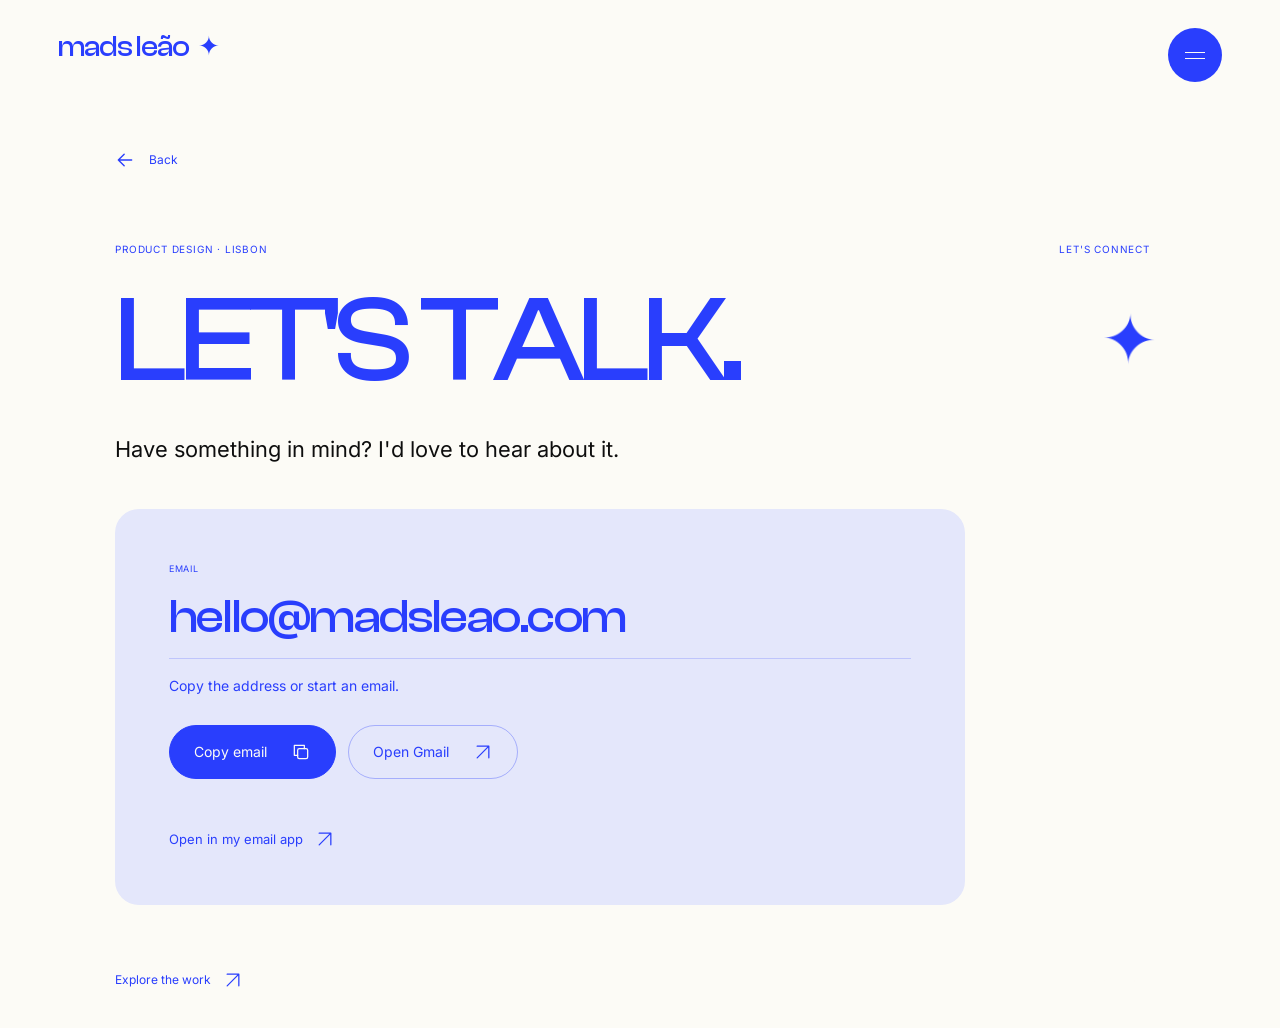
==== commit fb1dee27: "Publish branded PNG and ICO favicons for search" ====
--- a/contact/index.html
+++ b/contact/index.html
@@ -8,7 +8,9 @@
     <meta name="robots" content="index, follow" />
     <link rel="canonical" href="https://madsleao.com/contact/" />
     <title>Contact — Madalena Leão</title>
-    <link rel="icon" href="../assets/favicon.svg" />
+    <link rel="icon" type="image/png" sizes="96x96" href="../assets/favicon.png" />
+    <link rel="shortcut icon" href="../favicon.ico" />
+    <link rel="apple-touch-icon" sizes="180x180" href="../assets/apple-touch-icon.png" />
     <link rel="preload" href="../assets/clash-display-medium.woff2" as="font" type="font/woff2" crossorigin />
     <link rel="preload" href="../assets/inter-regular.woff2" as="font" type="font/woff2" crossorigin />
     <link rel="stylesheet" href="../styles.css?v=client-feedback-1" />
--- a/styles.css
+++ b/styles.css
@@ -21,6 +21,7 @@
   --light: #e4e7fb;
   --cream: #fcfbf6;
   --ink: #0e0e0e;
+  --hover-tint: #d8ddf8;
   --line: rgba(14, 14, 14, 0.18);
   --ease: cubic-bezier(0.22, 1, 0.36, 1);
   color-scheme: light;
@@ -29,9 +30,10 @@
   box-sizing: border-box;
 }
 html {
+  --anchor-offset: 100px;
   scrollbar-gutter: stable;
   scroll-behavior: smooth;
-  scroll-padding-top: 100px;
+  scroll-padding-top: var(--anchor-offset);
 }
 body {
   margin: 0;
@@ -296,6 +298,30 @@
   color: var(--blue);
   position: relative;
 }
+.hero-ink {
+  position: absolute;
+  inset: 0;
+  display: block;
+  pointer-events: none;
+  user-select: none;
+  opacity: 0;
+  color: transparent;
+  background: radial-gradient(
+    ellipse clamp(100px, 10vw, 180px) clamp(75px, 7vw, 125px)
+      at var(--ink-x, -500px) var(--ink-y, -500px),
+    var(--hover-tint) 0%,
+    var(--hover-tint) 8%,
+    transparent 100%
+  );
+  -webkit-background-clip: text;
+  background-clip: text;
+}
+.hero-ink .highlight {
+  color: inherit;
+}
+.hero-ink .hero-line {
+  animation: none !important;
+}
 .hero-bottom {
   display: flex;
   align-items: center;
@@ -774,6 +800,10 @@
 }
 .contact {
   position: relative;
+  /* Contact fills the viewport without the offset used by the other anchors. */
+  scroll-margin-top: calc(-1 * var(--anchor-offset));
+  min-height: 100vh;
+  min-height: 100svh;
   background: var(--blue);
   color: var(--cream);
   overflow: hidden;
@@ -1162,7 +1192,7 @@
 }
 @media (max-width: 760px) {
   html {
-    scroll-padding-top: 80px;
+    --anchor-offset: 80px;
   }
   .header {
     padding: 26px 6vw;
@@ -1550,6 +1580,7 @@
 @media print {
   .header,
   .hero-art,
+  .hero-ink,
   .project-preview,
   .preview-cursor,
   .motion-toggle,
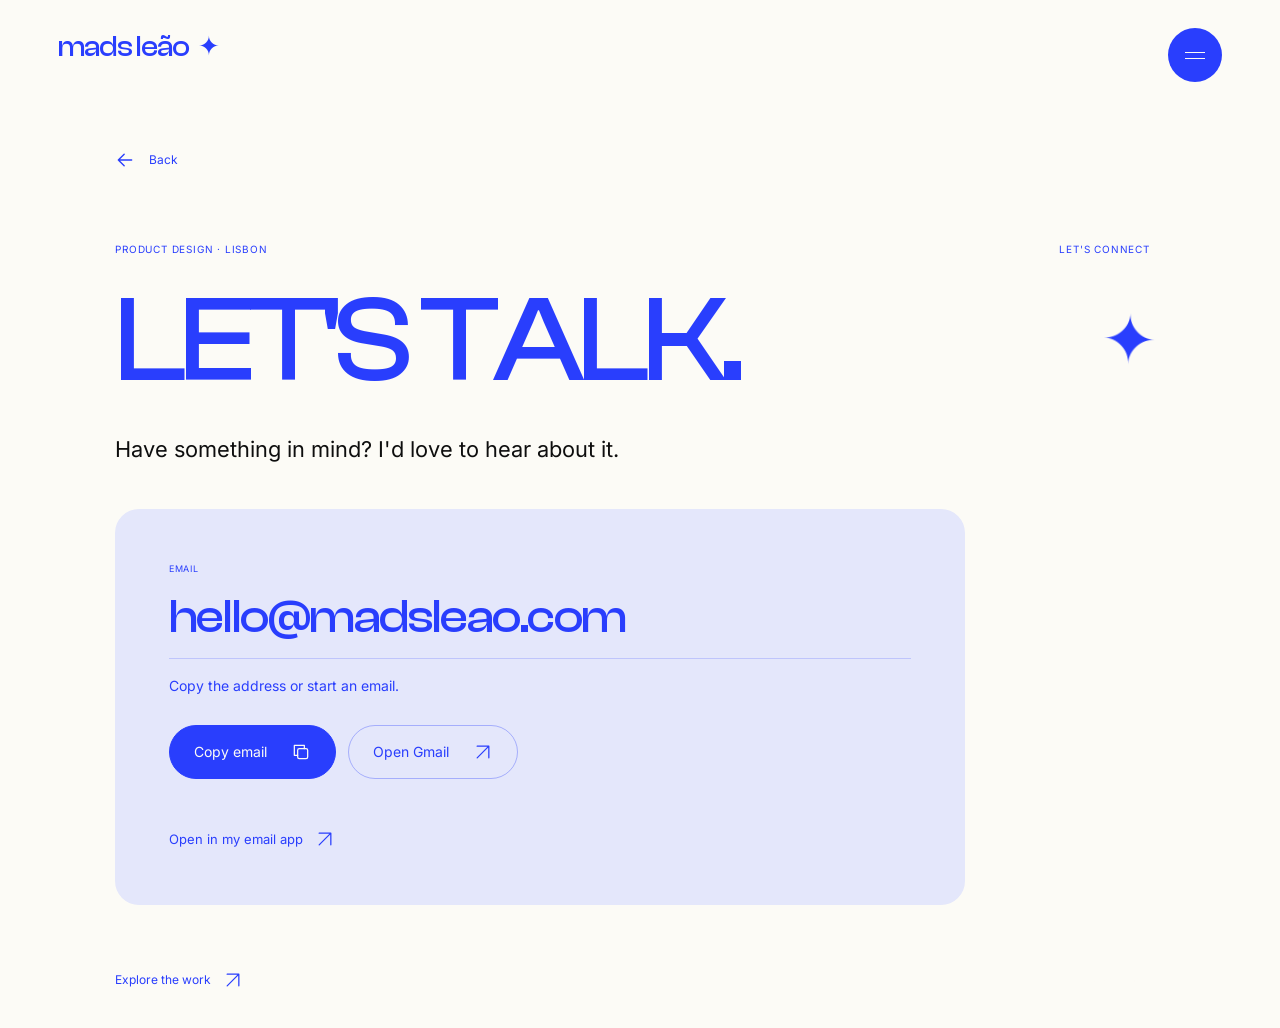
==== commit a044db54: "Add reel-inspired arrival sequence and reverse menu curvature" ====
--- a/contact/index.html
+++ b/contact/index.html
@@ -13,10 +13,10 @@
     <link rel="apple-touch-icon" sizes="180x180" href="../assets/apple-touch-icon.png" />
     <link rel="preload" href="../assets/clash-display-medium.woff2" as="font" type="font/woff2" crossorigin />
     <link rel="preload" href="../assets/inter-regular.woff2" as="font" type="font/woff2" crossorigin />
-    <link rel="stylesheet" href="../styles.css?v=client-feedback-1" />
+    <link rel="stylesheet" href="../styles.css?v=motion-arrival-1" />
     <link rel="stylesheet" href="../case.css?v=portfolio-2" />
     <link rel="stylesheet" href="./contact.css" />
-    <script src="../case.js?v=contact-1" defer></script>
+    <script src="../case.js?v=motion-arrival-1" defer></script>
     <script src="./contact.js" defer></script>
   </head>
   <body class="case-page contact-page">
--- a/styles.css
+++ b/styles.css
@@ -997,6 +997,10 @@
 dialog.is-open .menu-panel::before {
   transform: scaleX(0);
 }
+dialog.is-closing .menu-panel::before {
+  visibility: hidden;
+  transition: none;
+}
 .menu-close {
   position: fixed;
   z-index: 5;
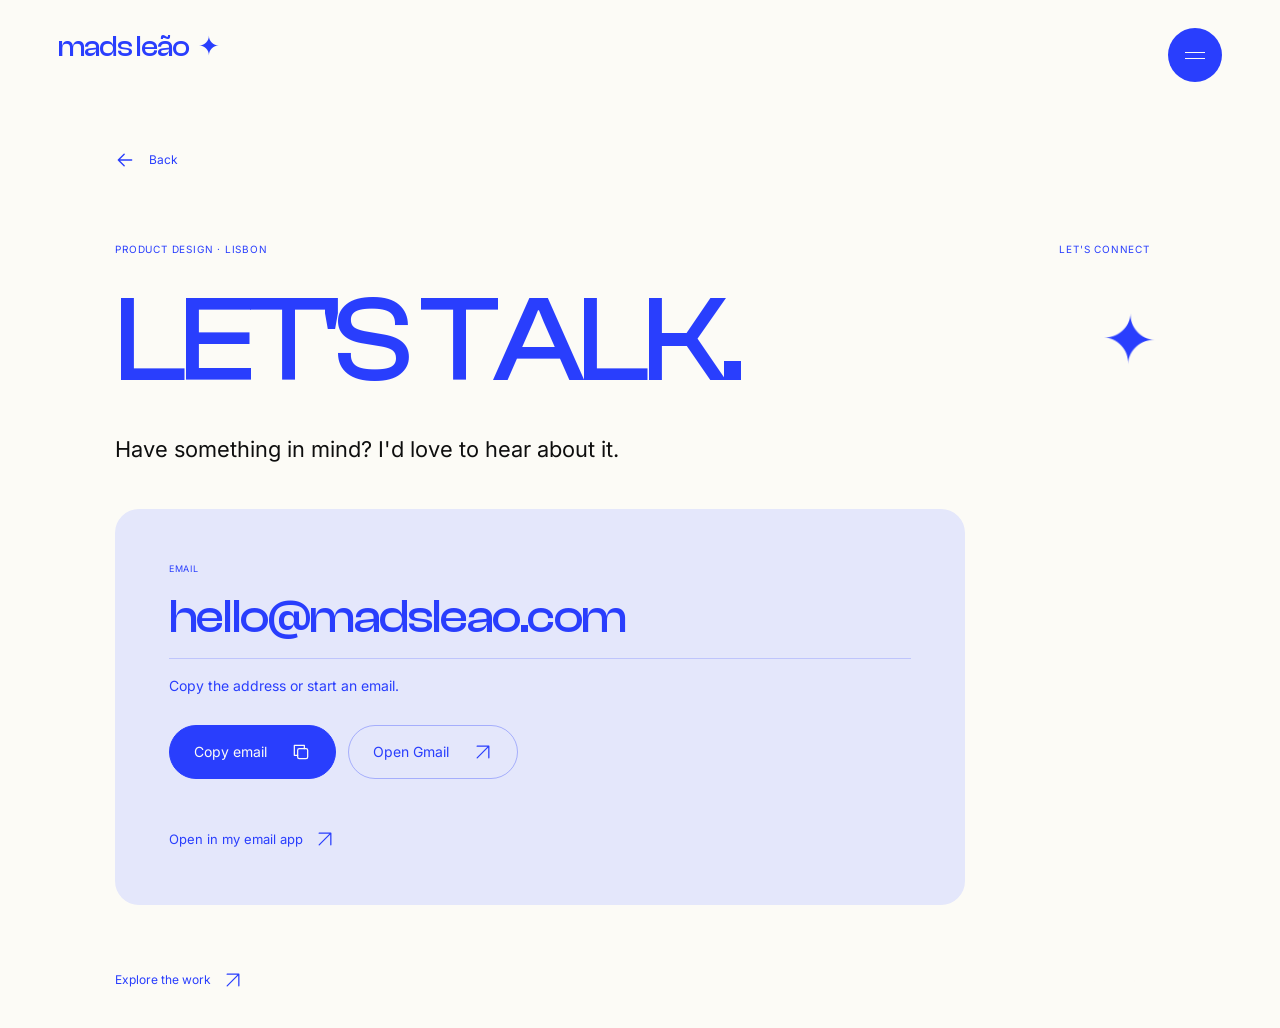
==== commit f825927d: "Prevent project title glyphs from being clipped" ====
--- a/contact/index.html
+++ b/contact/index.html
@@ -14,7 +14,7 @@
     <link rel="preload" href="../assets/clash-display-medium.woff2" as="font" type="font/woff2" crossorigin />
     <link rel="preload" href="../assets/inter-regular.woff2" as="font" type="font/woff2" crossorigin />
     <link rel="stylesheet" href="../styles.css?v=motion-arrival-1" />
-    <link rel="stylesheet" href="../case.css?v=portfolio-2" />
+    <link rel="stylesheet" href="../case.css?v=title-masks-1" />
     <link rel="stylesheet" href="./contact.css" />
     <script src="../case.js?v=motion-arrival-1" defer></script>
     <script src="./contact.js" defer></script>
--- a/case.css
+++ b/case.css
@@ -49,6 +49,9 @@
 }
 .case-title .line-mask {
   overflow: hidden;
+  /* Leave room for glyph overhangs while retaining the masked entrance. */
+  padding: 0.1em 0.1em;
+  margin: -0.1em -0.1em;
 }
 .case-title .hero-line {
   display: block;
